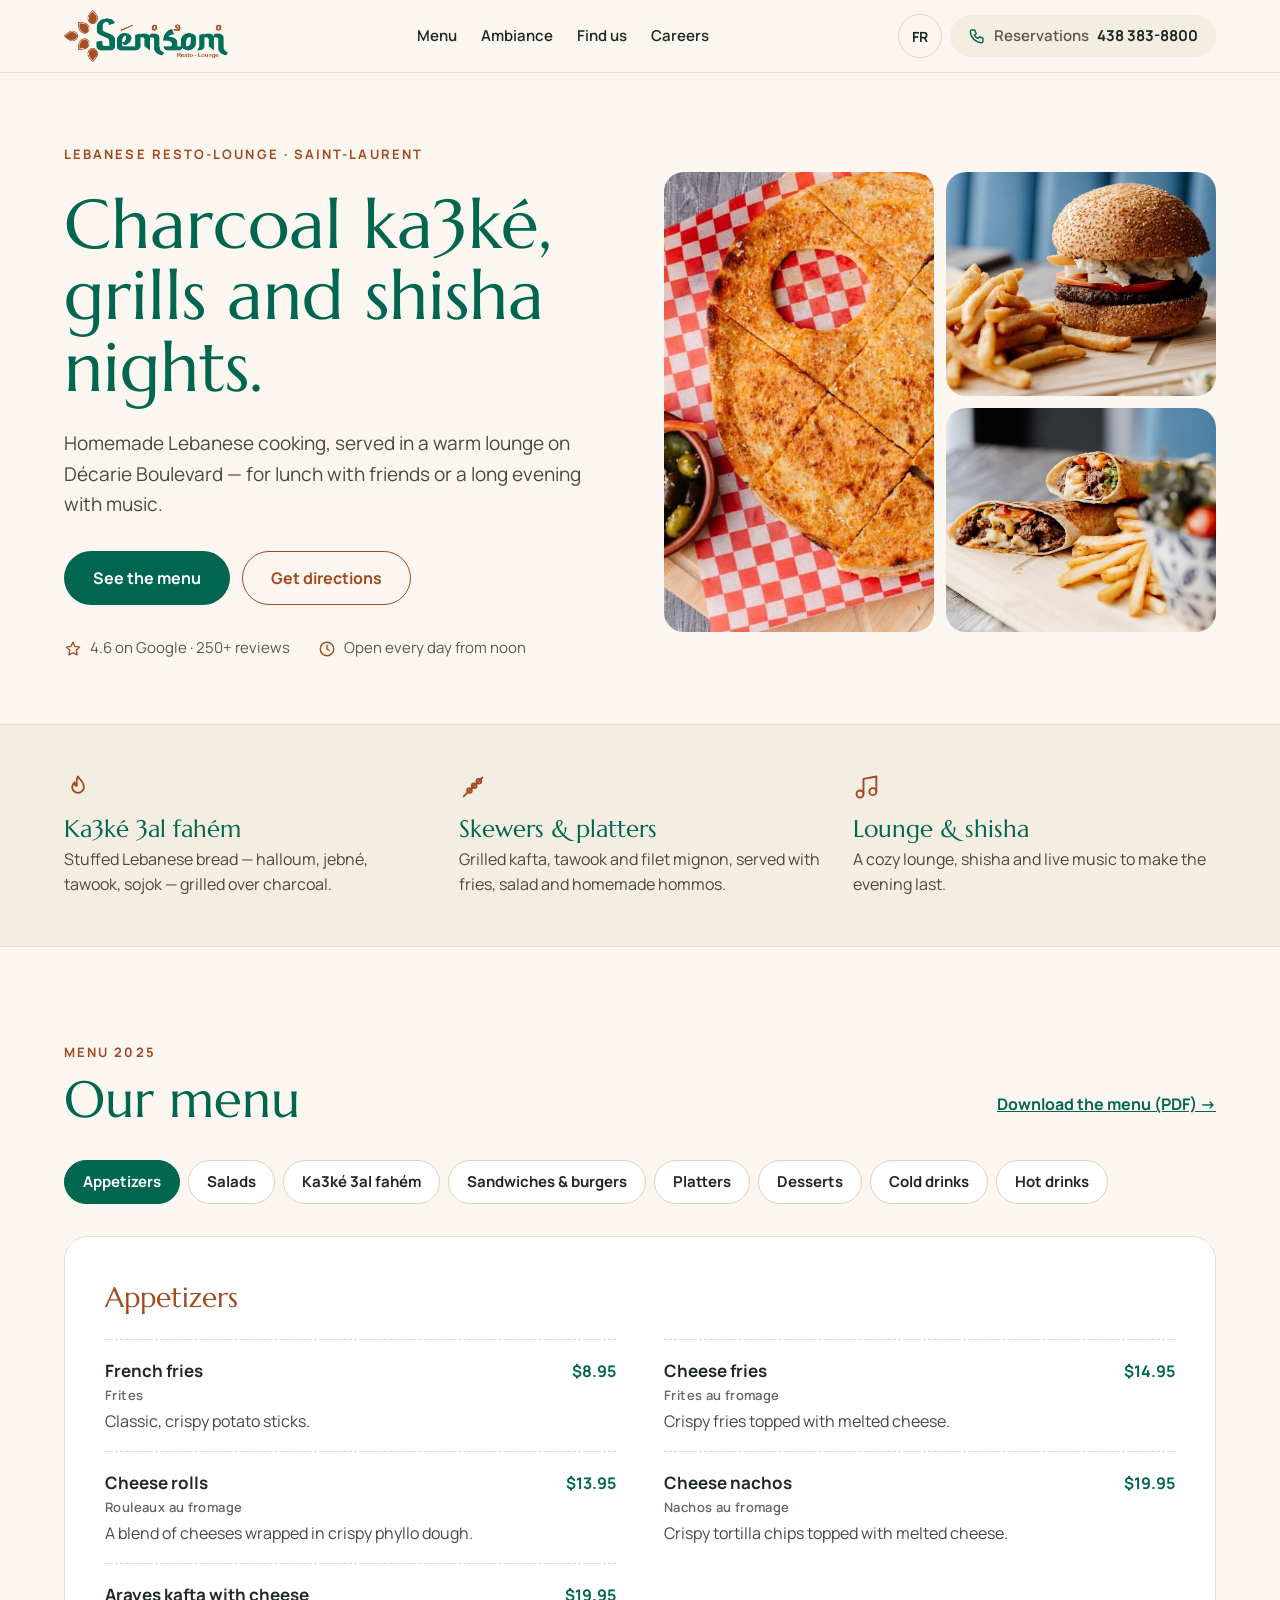
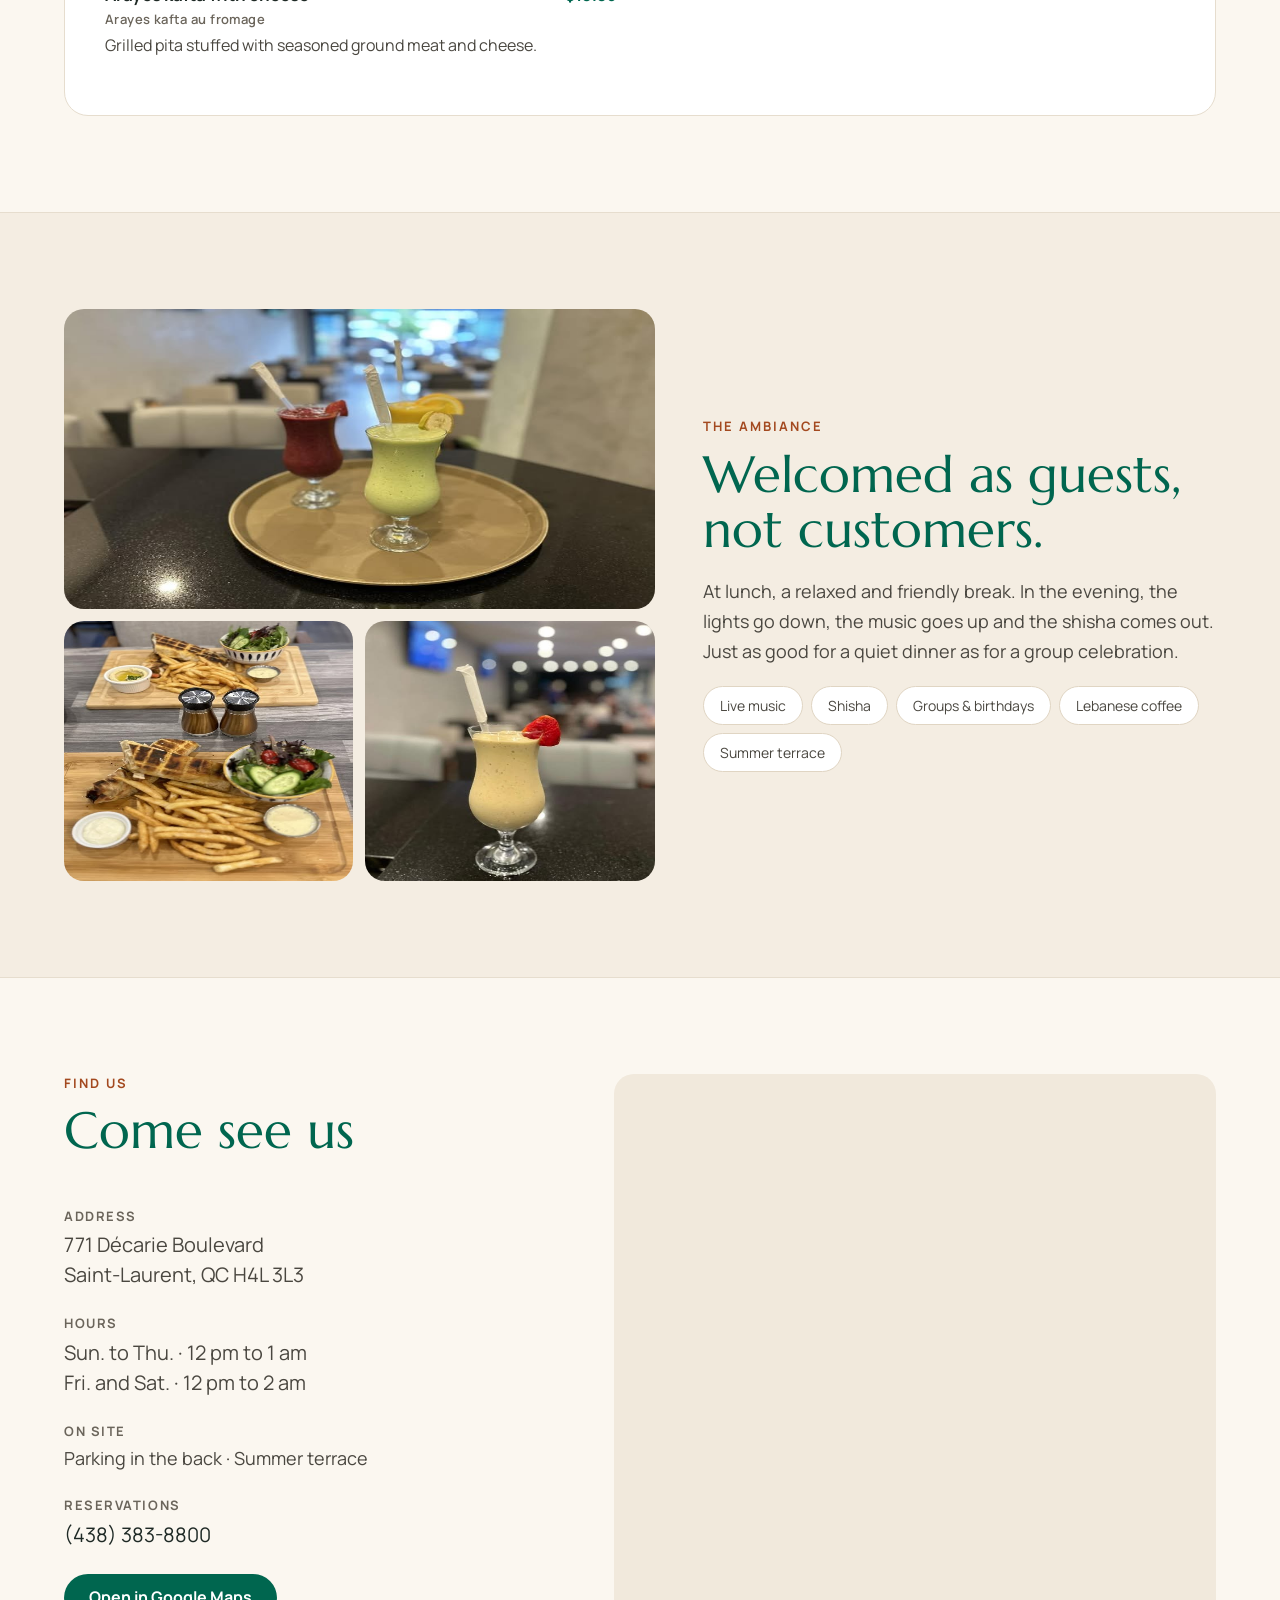
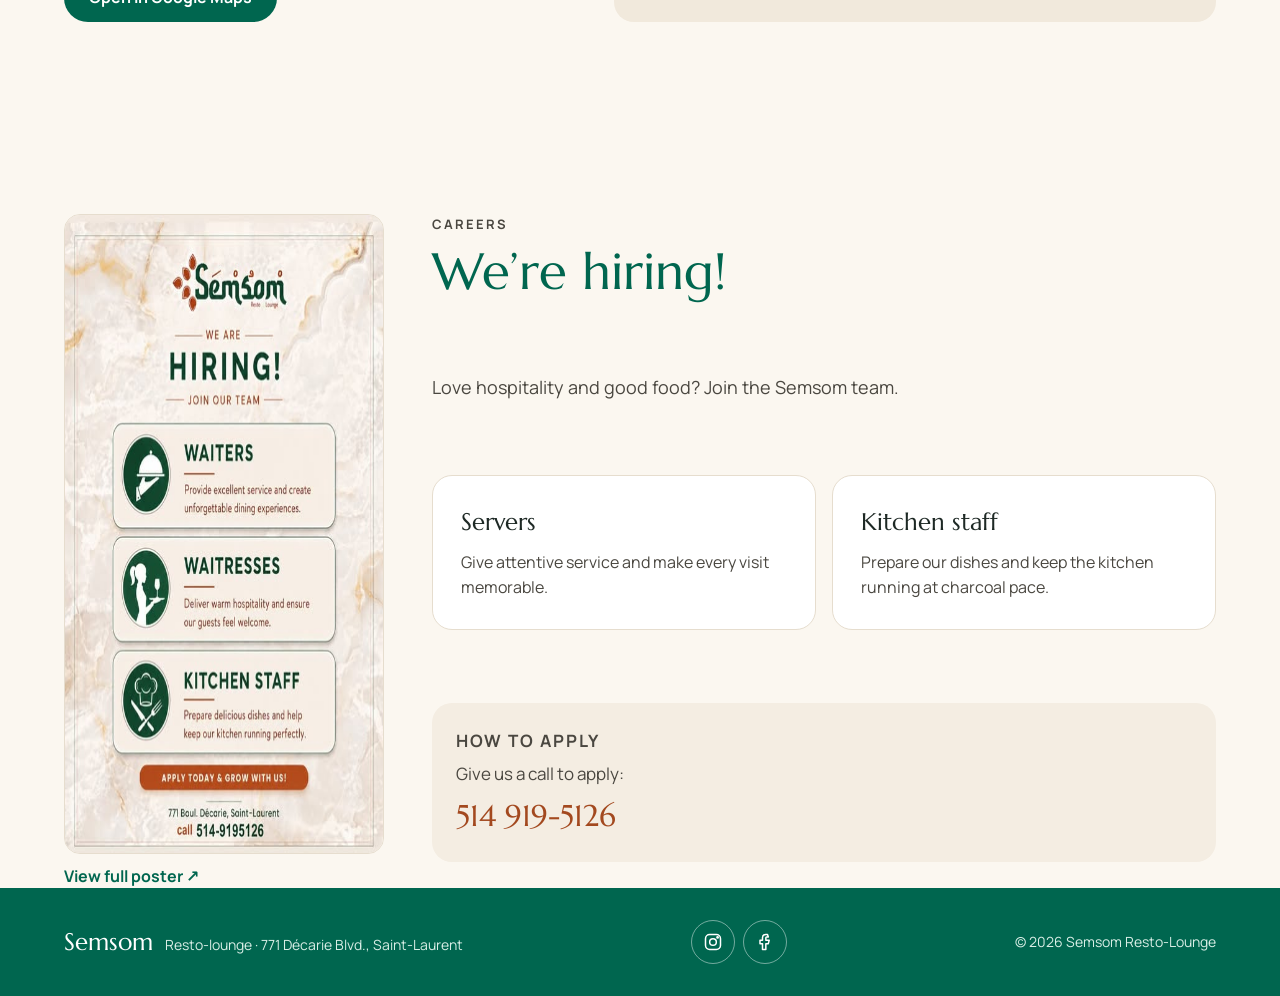
==== en/index.html @ 24baa08e "first commit" ====
<!doctype html>
<html lang="en-CA" class="no-js">
<head>
<meta charset="utf-8">
<meta name="viewport" content="width=device-width, initial-scale=1">
<title>Semsom Resto-Lounge — Lebanese food, charcoal ka3ké and shisha | Saint-Laurent</title>
<meta name="description" content="Lebanese resto-lounge on Décarie Boulevard in Saint-Laurent, Montreal: charcoal-grilled ka3ké, sandwiches, grill platters, shisha and live music. Open every day from noon.">
<link rel="canonical" href="https://www.semsom.ca/en/">
<link rel="alternate" hreflang="fr-CA" href="https://www.semsom.ca/">
<link rel="alternate" hreflang="en-CA" href="https://www.semsom.ca/en/">
<link rel="alternate" hreflang="x-default" href="https://www.semsom.ca/">
<meta name="theme-color" content="#FBF7F0">

<meta property="og:type" content="restaurant">
<meta property="og:site_name" content="Semsom Resto-Lounge">
<meta property="og:title" content="Semsom Resto-Lounge — Lebanese food, charcoal ka3ké and shisha | Saint-Laurent">
<meta property="og:description" content="Lebanese resto-lounge on Décarie Boulevard in Saint-Laurent, Montreal: charcoal-grilled ka3ké, sandwiches, grill platters, shisha and live music. Open every day from noon.">
<meta property="og:url" content="https://www.semsom.ca/en/">
<meta property="og:image" content="https://www.semsom.ca/images/kaake.jpg">
<meta property="og:locale" content="en_CA">

<link rel="icon" href="../images/favicon.png" type="image/png">
<link rel="apple-touch-icon" href="../images/apple-touch-icon.png">

<link rel="preconnect" href="https://fonts.googleapis.com">
<link rel="preconnect" href="https://fonts.gstatic.com" crossorigin>
<link href="https://fonts.googleapis.com/css2?family=Marcellus&family=Manrope:wght@400;500;600;700&display=swap" rel="stylesheet">

<link rel="stylesheet" href="../css/base.css">
<link rel="stylesheet" href="../css/mobile.css" media="(max-width: 767px)">
<link rel="stylesheet" href="../css/desktop.css" media="(min-width: 768px)">

<script>document.documentElement.classList.replace('no-js', 'js');</script>
<script type="application/ld+json">
{
  "@context": "https://schema.org",
  "@type": "Restaurant",
  "name": "Semsom Resto-Lounge",
  "url": "https://www.semsom.ca/en/",
  "image": "https://www.semsom.ca/images/kaake.jpg",
  "logo": "https://www.semsom.ca/images/logo.png",
  "telephone": "+1-438-383-8800",
  "servesCuisine": [
    "Lebanese",
    "Middle Eastern"
  ],
  "priceRange": "$$",
  "acceptsReservations": true,
  "menu": "https://www.semsom.ca/en/#menu",
  "address": {
    "@type": "PostalAddress",
    "streetAddress": "771 Boulevard Décarie",
    "addressLocality": "Saint-Laurent",
    "addressRegion": "QC",
    "postalCode": "H4L 3L3",
    "addressCountry": "CA"
  },
  "geo": {
    "@type": "GeoCoordinates",
    "latitude": 45.511371,
    "longitude": -73.6777845
  },
  "hasMap": "https://maps.app.goo.gl/mGwGvGKA52FhG1XZ7",
  "openingHoursSpecification": [
    {
      "@type": "OpeningHoursSpecification",
      "dayOfWeek": [
        "Sunday",
        "Monday",
        "Tuesday",
        "Wednesday",
        "Thursday"
      ],
      "opens": "12:00",
      "closes": "01:00"
    },
    {
      "@type": "OpeningHoursSpecification",
      "dayOfWeek": [
        "Friday",
        "Saturday"
      ],
      "opens": "12:00",
      "closes": "02:00"
    }
  ],
  "sameAs": [
    "https://instagram.com/semsom.mtl",
    "https://www.facebook.com/profile.php?id=100093118194242"
  ],
  "inLanguage": "en-CA"
}
</script>
</head>
<body>
<a class="skip-link" href="#main">Skip to content</a>

<svg width="0" height="0" style="position:absolute" aria-hidden="true">
  <symbol id="i-phone" viewBox="0 0 24 24"><path d="M5 4h4l2 5-2.5 1.5a11 11 0 0 0 5 5L15 13l5 2v4a2 2 0 0 1-2 2A16 16 0 0 1 3 6a2 2 0 0 1 2-2z"/></symbol>
  <symbol id="i-pin" viewBox="0 0 24 24"><path d="M12 21s-7-6.2-7-11.5a7 7 0 0 1 14 0C19 14.8 12 21 12 21z"/><circle cx="12" cy="9.5" r="2.5"/></symbol>
  <symbol id="i-menu" viewBox="0 0 24 24"><path d="M4 6h16M4 12h16M4 18h10"/></symbol>
  <symbol id="i-star" viewBox="0 0 24 24"><path d="M12 3l2.7 5.6 6.1.9-4.4 4.3 1 6.1L12 17l-5.4 2.9 1-6.1-4.4-4.3 6.1-.9z"/></symbol>
  <symbol id="i-clock" viewBox="0 0 24 24"><circle cx="12" cy="12" r="9"/><path d="M12 7v5l3 2"/></symbol>
  <symbol id="i-flame" viewBox="0 0 24 24"><path d="M12 3c2 3 5 5 5 9a5 5 0 0 1-10 0c0-2 1-3 2-4 0 2 1 3 2 3 0-3-1-5 1-8z"/></symbol>
  <symbol id="i-skewer" viewBox="0 0 24 24"><path d="M4 20L20 4"/><circle cx="9" cy="15" r="2"/><circle cx="13" cy="11" r="2"/><circle cx="17" cy="7" r="2"/></symbol>
  <symbol id="i-music" viewBox="0 0 24 24"><path d="M9 18V5l11-2v13"/><circle cx="6" cy="18" r="3"/><circle cx="17" cy="16" r="3"/></symbol>
  <symbol id="i-insta" viewBox="0 0 24 24"><rect x="3" y="3" width="18" height="18" rx="5"/><circle cx="12" cy="12" r="4"/><circle cx="17.5" cy="6.5" r="0.8"/></symbol>
  <symbol id="i-fb" viewBox="0 0 24 24"><path d="M15 3h-2a4 4 0 0 0-4 4v3H6v4h3v7h4v-7h3l1-4h-4V7a1 1 0 0 1 1-1h2z"/></symbol>
</svg>

<header class="site-header">
  <div class="container header-inner">
    <a class="logo" href="./">
      <img src="../images/logo.png" alt="Semsom Resto-Lounge" width="1191" height="377">
    </a>
    <nav class="nav-desktop" aria-label="Main navigation">
      <a href="#menu">Menu</a>
      <a href="#ambiance">Ambiance</a>
      <a href="#visiter">Find us</a>
      <a href="#carrieres">Careers</a>
    </nav>
    <div class="header-actions">
      <a class="lang-btn" href="../" hreflang="fr" lang="fr" aria-label="Version française">FR</a>
      <p class="book-desktop"><svg class="icon" aria-hidden="true"><use href="#i-phone"/></svg>Reservations <strong>438 383-8800</strong></p>
      <a class="call-icon" href="tel:+14383838800" aria-label="Call to book: 438 383-8800"><svg class="icon" aria-hidden="true"><use href="#i-phone"/></svg></a>
    </div>
  </div>
  <nav class="nav-chips" aria-label="Main navigation">
    <a href="#menu">Menu</a>
    <a href="#ambiance">Ambiance</a>
    <a href="#visiter">Find us</a>
    <a href="#carrieres">Careers</a>
  </nav>
</header>

<main id="main">

  <section id="accueil" class="container hero">
    <div class="hero-text">
      <p class="eyebrow">Lebanese resto-lounge · Saint-Laurent</p>
      <h1 class="display">Charcoal ka3ké, grills and shisha nights.</h1>
      <p class="lead">Homemade Lebanese cooking, served in a warm lounge on Décarie Boulevard — for lunch with friends or a long evening with music.</p>
      <div class="hero-actions">
        <a class="btn btn-primary" href="#menu">See the menu</a>
        <a class="btn btn-outline" href="https://maps.app.goo.gl/mGwGvGKA52FhG1XZ7" target="_blank" rel="noopener">Get directions</a>
      </div>
      <div class="hero-facts">
        <span><svg class="icon" aria-hidden="true"><use href="#i-star"/></svg>4.6 on Google · 250+ reviews</span>
        <span><svg class="icon" aria-hidden="true"><use href="#i-clock"/></svg>Open every day from noon</span>
      </div>
    </div>
    <div class="hero-media">
      <img class="photo photo-main" src="../images/kaake.jpg" alt="Cheese ka3ké grilled over charcoal, served with pickled vegetables" width="526" height="617" fetchpriority="high">
      <img class="photo photo-side" src="../images/burger.jpg" alt="Lebanese hamburger and fries" width="526" height="617" loading="lazy">
      <img class="photo photo-side" src="../images/wrap.jpg" alt="Grilled filet mignon sandwich and fries" width="526" height="617" loading="lazy">
    </div>
  </section>

  <section class="band" aria-label="What sets us apart">
    <div class="container pillars">
      <div class="pillar">
        <svg class="icon" aria-hidden="true"><use href="#i-flame"/></svg>
        <div><h2>Ka3ké 3al fahém</h2><p>Stuffed Lebanese bread — halloum, jebné, tawook, sojok — grilled over charcoal.</p></div>
      </div>
      <div class="pillar">
        <svg class="icon" aria-hidden="true"><use href="#i-skewer"/></svg>
        <div><h2>Skewers &amp; platters</h2><p>Grilled kafta, tawook and filet mignon, served with fries, salad and homemade hommos.</p></div>
      </div>
      <div class="pillar">
        <svg class="icon" aria-hidden="true"><use href="#i-music"/></svg>
        <div><h2>Lounge &amp; shisha</h2><p>A cozy lounge, shisha and live music to make the evening last.</p></div>
      </div>
    </div>
  </section>

  <section id="menu" class="container menu-section" aria-labelledby="menu-title">
    <div class="menu-head">
      <div class="section-head">
        <p class="eyebrow">Menu 2025</p>
        <h2 id="menu-title" class="display">Our menu</h2>
      </div>
      <a class="menu-pdf-desktop" href="https://drive.google.com/file/d/1wjDDBHNZCXKA3j3ufpBtQRf-TrBJ_iNm/view" target="_blank" rel="noopener">Download the menu (PDF) →</a>
    </div>
    <div class="tabs" role="tablist" aria-label="Menu categories">
      <button type="button" class="tab" role="tab" id="tab-entrees" aria-controls="panel-entrees" aria-selected="true">Appetizers</button>
      <button type="button" class="tab" role="tab" id="tab-salades" aria-controls="panel-salades" aria-selected="false" tabindex="-1">Salads</button>
      <button type="button" class="tab" role="tab" id="tab-kaake" aria-controls="panel-kaake" aria-selected="false" tabindex="-1">Ka3ké 3al fahém</button>
      <button type="button" class="tab" role="tab" id="tab-sandwichs" aria-controls="panel-sandwichs" aria-selected="false" tabindex="-1">Sandwiches &amp; burgers</button>
      <button type="button" class="tab" role="tab" id="tab-plateaux" aria-controls="panel-plateaux" aria-selected="false" tabindex="-1">Platters</button>
      <button type="button" class="tab" role="tab" id="tab-desserts" aria-controls="panel-desserts" aria-selected="false" tabindex="-1">Desserts</button>
      <button type="button" class="tab" role="tab" id="tab-froides" aria-controls="panel-froides" aria-selected="false" tabindex="-1">Cold drinks</button>
      <button type="button" class="tab" role="tab" id="tab-chaudes" aria-controls="panel-chaudes" aria-selected="false" tabindex="-1">Hot drinks</button>
    </div>
    <div class="panel" role="tabpanel" id="panel-entrees" aria-labelledby="tab-entrees" tabindex="0">
      <div class="panel-head">
        <h3>Appetizers</h3>
      </div>
      <ul class="items">
          <li class="item">
            <div class="item-top"><span class="item-name">French fries</span><span class="item-price">$8.95</span></div>
            <span class="item-alt" lang="fr">Frites</span>
            <p class="item-desc">Classic, crispy potato sticks.</p>
          </li>
          <li class="item">
            <div class="item-top"><span class="item-name">Cheese fries</span><span class="item-price">$14.95</span></div>
            <span class="item-alt" lang="fr">Frites au fromage</span>
            <p class="item-desc">Crispy fries topped with melted cheese.</p>
          </li>
          <li class="item">
            <div class="item-top"><span class="item-name">Cheese rolls</span><span class="item-price">$13.95</span></div>
            <span class="item-alt" lang="fr">Rouleaux au fromage</span>
            <p class="item-desc">A blend of cheeses wrapped in crispy phyllo dough.</p>
          </li>
          <li class="item">
            <div class="item-top"><span class="item-name">Cheese nachos</span><span class="item-price">$19.95</span></div>
            <span class="item-alt" lang="fr">Nachos au fromage</span>
            <p class="item-desc">Crispy tortilla chips topped with melted cheese.</p>
          </li>
          <li class="item">
            <div class="item-top"><span class="item-name">Arayes kafta with cheese</span><span class="item-price">$19.95</span></div>
            <span class="item-alt" lang="fr">Arayes kafta au fromage</span>
            <p class="item-desc">Grilled pita stuffed with seasoned ground meat and cheese.</p>
          </li>
      </ul>
    </div>
    <div class="panel" role="tabpanel" id="panel-salades" aria-labelledby="tab-salades" tabindex="0">
      <div class="panel-head">
        <h3>Salads</h3>
      </div>
      <ul class="items">
          <li class="item">
            <div class="item-top"><span class="item-name">Chicken Caesar salad</span><span class="item-price">$18.95</span></div>
            <span class="item-alt" lang="fr">Salade César au poulet</span>
            <p class="item-desc">Romaine, grilled chicken, parmesan and Caesar dressing.</p>
          </li>
          <li class="item">
            <div class="item-top"><span class="item-name">Mixed green salad</span><span class="item-price">$16.95</span></div>
            <span class="item-alt" lang="fr">Salade verte mixte</span>
            <p class="item-desc">Mixed greens with a lemon-mustard dressing.</p>
          </li>
          <li class="item">
            <div class="item-top"><span class="item-name">Steak salad</span><span class="item-price">$22.95</span></div>
            <span class="item-alt" lang="fr">Salade de steak</span>
            <p class="item-desc">Grilled steak slices on arugula, balsamic dressing.</p>
          </li>
      </ul>
    </div>
    <div class="panel" role="tabpanel" id="panel-kaake" aria-labelledby="tab-kaake" tabindex="0">
      <div class="panel-head">
        <h3>Ka3ké 3al fahém</h3>
        <p class="panel-note">Authentic Lebanese ka3ké bread, stuffed and grilled over charcoal.</p>
      </div>
      <ul class="items">
          <li class="item">
            <div class="item-top"><span class="item-name">Cheese ka3ké</span><span class="item-price">$18.95</span></div>
            <span class="item-alt" lang="fr">Ka3két jebné</span>
            <p class="item-desc">Our special cheese blend.</p>
          </li>
          <li class="item">
            <div class="item-top"><span class="item-name">Halloumi ka3ké</span><span class="item-price">$20.95</span></div>
            <span class="item-alt" lang="fr">Ka3két halloum</span>
            <p class="item-desc">Our special halloumi cheese.</p>
          </li>
          <li class="item">
            <div class="item-top"><span class="item-name">Picon &amp; zaatar ka3ké</span><span class="item-price">$16.95</span></div>
            <span class="item-alt" lang="fr">Ka3két picon w zaatar</span>
            <p class="item-desc">Spreadable cheese and zaatar.</p>
          </li>
          <li class="item">
            <div class="item-top"><span class="item-name">Tawook &amp; cheese ka3ké</span><span class="item-price">$24.99</span></div>
            <span class="item-alt" lang="fr">Ka3két tawook &amp; jebné</span>
            <p class="item-desc">Tawook, cheese, romaine, garlic sauce and pickles.</p>
          </li>
          <li class="item">
            <div class="item-top"><span class="item-name">Kafta &amp; cheese ka3ké</span><span class="item-price">$24.99</span></div>
            <span class="item-alt" lang="fr">Ka3két kafta &amp; jebné</span>
            <p class="item-desc">Kafta, cheese, tomato, mayo and pickles.</p>
          </li>
          <li class="item">
            <div class="item-top"><span class="item-name">Sojok &amp; cheese ka3ké</span><span class="item-price">$24.99</span></div>
            <span class="item-alt" lang="fr">Ka3két sojok &amp; jebné</span>
            <p class="item-desc">Sojok, cheese, tomato, mayo and pickles.</p>
          </li>
      </ul>
    </div>
    <div class="panel" role="tabpanel" id="panel-sandwichs" aria-labelledby="tab-sandwichs" tabindex="0">
      <div class="panel-head">
        <h3>Sandwiches &amp; burgers</h3>
        <p class="panel-note">Served with fries and salad. Free pomegranate molasses on request.</p>
      </div>
      <ul class="items">
          <li class="item">
            <div class="item-top"><span class="item-name">Kafta sandwich</span><span class="item-price">$19.95</span></div>
            <span class="item-alt" lang="fr">Sandwich kafta</span>
            <p class="item-desc">Grilled pita filled with seasoned ground meat.</p>
          </li>
          <li class="item">
            <div class="item-top"><span class="item-name">Tawook sandwich</span><span class="item-price">$20.95</span></div>
            <span class="item-alt" lang="fr">Sandwich tawook</span>
            <p class="item-desc">Marinated grilled chicken breast in pita.</p>
          </li>
          <li class="item">
            <div class="item-top"><span class="item-name">Filet mignon sandwich</span><span class="item-price">$22.95</span></div>
            <span class="item-alt" lang="fr">Sandwich filet mignon</span>
            <p class="item-desc">Tender slices of grilled meat.</p>
          </li>
          <li class="item">
            <div class="item-top"><span class="item-name">Lebanese hamburger</span><span class="item-price">$21.95</span></div>
            <span class="item-alt" lang="fr">Hamburger libanais</span>
            <p class="item-desc">Juicy beef patty with Middle Eastern flavours.</p>
          </li>
          <li class="item">
            <div class="item-top"><span class="item-name">Grilled chicken burger</span><span class="item-price">$20.95</span></div>
            <span class="item-alt" lang="fr">Burger au poulet grillé</span>
            <p class="item-desc">Grilled chicken breast on a soft bun.</p>
          </li>
          <li class="item">
            <div class="item-top"><span class="item-name">Sojok sandwich</span><span class="item-price">$17.95</span></div>
            <span class="item-alt" lang="fr">Sandwich sojouk</span>
            <p class="item-desc">Grilled sojok sausage, mayo, tomato and pickles.</p>
          </li>
          <li class="item">
            <div class="item-top"><span class="item-name">Makanek sandwich</span><span class="item-price">$17.95</span></div>
            <span class="item-alt" lang="fr">Sandwich makanek</span>
            <p class="item-desc">Grilled makanek sausage, hommos, tomato and pickles.</p>
          </li>
      </ul>
    </div>
    <div class="panel" role="tabpanel" id="panel-plateaux" aria-labelledby="tab-plateaux" tabindex="0">
      <div class="panel-head">
        <h3>Platters</h3>
        <p class="panel-note">Served with fries, salad and a choice of hommos or garlic sauce.</p>
      </div>
      <ul class="items">
          <li class="item">
            <div class="item-top"><span class="item-name">Kafta platter</span><span class="item-price">$25.95</span></div>
            <span class="item-alt" lang="fr">Plat kafta</span>
            <p class="item-desc">Grilled seasoned ground meat with grilled vegetables.</p>
          </li>
          <li class="item">
            <div class="item-top"><span class="item-name">Tawook platter</span><span class="item-price">$26.95</span></div>
            <span class="item-alt" lang="fr">Plat tawook</span>
            <p class="item-desc">Grilled marinated chicken skewers.</p>
          </li>
          <li class="item">
            <div class="item-top"><span class="item-name">Meat platter</span><span class="item-price">$28.95</span></div>
            <span class="item-alt" lang="fr">Plat de viande</span>
            <p class="item-desc">Assorted grilled meats with sides.</p>
          </li>
          <li class="item">
            <div class="item-top"><span class="item-name">Mixed grill platter</span><span class="item-price">$34.95</span></div>
            <span class="item-alt" lang="fr">Plat grillé mixte</span>
            <p class="item-desc">A variety of grilled meats and flavours.</p>
          </li>
          <li class="item">
            <div class="item-top"><span class="item-name">Meat skewer</span><span class="item-price">$12.95</span></div>
            <span class="item-alt" lang="fr">Brochette de viande</span>
            <p class="item-desc">Add-on.</p>
          </li>
          <li class="item">
            <div class="item-top"><span class="item-name">Tawook or kafta skewer</span><span class="item-price">$10.95</span></div>
            <span class="item-alt" lang="fr">Brochette tawook ou kafta</span>
            <p class="item-desc">Add-on.</p>
          </li>
          <li class="item">
            <div class="item-top"><span class="item-name">Hommos dip</span><span class="item-price">$3.95</span></div>
            <span class="item-alt" lang="fr">Trempette hommos</span>
            <p class="item-desc">Add-on.</p>
          </li>
          <li class="item">
            <div class="item-top"><span class="item-name">Garlic or chili dip</span><span class="item-price">$2.95</span></div>
            <span class="item-alt" lang="fr">Trempette à l’ail ou sauce piquante</span>
            <p class="item-desc">Add-on.</p>
          </li>
      </ul>
    </div>
    <div class="panel" role="tabpanel" id="panel-desserts" aria-labelledby="tab-desserts" tabindex="0">
      <div class="panel-head">
        <h3>Desserts</h3>
      </div>
      <ul class="items">
          <li class="item">
            <div class="item-top"><span class="item-name">Grandma’s homemade tiramisu</span><span class="item-price">$11.95</span></div>
            <span class="item-alt" lang="fr">Tiramisu de grand-mère</span>
            <p class="item-desc">Classic homemade tiramisu.</p>
          </li>
          <li class="item">
            <div class="item-top"><span class="item-name">Choco ka3ké Semsom</span><span class="item-price">$20.95</span></div>
            <span class="item-alt" lang="fr">Ka3két choco Semsom</span>
            <p class="item-desc">Ashta, Nutella and banana.</p>
          </li>
          <li class="item">
            <div class="item-top"><span class="item-name">Nutella crêpe</span><span class="item-price">$15.95</span></div>
            <span class="item-alt" lang="fr">Crêpe Nutella</span>
            <p class="item-desc">Crêpe filled with Nutella.</p>
          </li>
          <li class="item">
            <div class="item-top"><span class="item-name">Semsom crêpe</span><span class="item-price">$19.95</span></div>
            <span class="item-alt" lang="fr">Crêpe Semsom</span>
            <p class="item-desc">Our crêpe, with a Semsom twist.</p>
          </li>
      </ul>
    </div>
    <div class="panel" role="tabpanel" id="panel-froides" aria-labelledby="tab-froides" tabindex="0">
      <div class="panel-head">
        <h3>Cold drinks</h3>
      </div>
      <ul class="items">
          <li class="item">
            <div class="item-top"><span class="item-name">Berrylicious fusion</span><span class="item-price">$13.95</span></div>
            <span class="item-alt" lang="fr">Fusion de baies</span>
            <p class="item-desc">A blend of mixed berries.</p>
          </li>
          <li class="item">
            <div class="item-top"><span class="item-name">Creamy avocado delight</span><span class="item-price">$16.95</span></div>
            <span class="item-alt" lang="fr">Délice crémeux à l’avocat</span>
            <p class="item-desc">Smooth, creamy avocado drink.</p>
          </li>
          <li class="item">
            <div class="item-top"><span class="item-name">Choco avocado dream</span><span class="item-price">$18.95</span></div>
            <span class="item-alt" lang="fr">Rêve choco-avocat</span>
            <p class="item-desc">Chocolate and avocado.</p>
          </li>
          <li class="item">
            <div class="item-top"><span class="item-name">Classic, chocolate or strawberry milkshake</span><span class="item-price">$13.95</span></div>
            <span class="item-alt" lang="fr">Milkshake classique, chocolat ou fraise</span>
            <p class="item-desc">Your choice.</p>
          </li>
          <li class="item">
            <div class="item-top"><span class="item-name">Mango smoothie</span><span class="item-price">$13.95</span></div>
            <span class="item-alt" lang="fr">Smoothie à la mangue</span>
            <p class="item-desc">Classic mango smoothie.</p>
          </li>
          <li class="item">
            <div class="item-top"><span class="item-name">Red Bull / Red Bull Light</span><span class="item-price">$5.95</span></div>
            <span class="item-alt" lang="fr">Red Bull / Red Bull léger</span>
          </li>
          <li class="item">
            <div class="item-top"><span class="item-name">Soft drinks</span><span class="item-price">$4.95</span></div>
            <span class="item-alt" lang="fr">Boissons gazeuses</span>
          </li>
          <li class="item">
            <div class="item-top"><span class="item-name">Still water</span><span class="item-price">$3.45</span></div>
            <span class="item-alt" lang="fr">Eau plate</span>
          </li>
          <li class="item">
            <div class="item-top"><span class="item-name">Sparkling water</span><span class="item-price">$5.95</span></div>
            <span class="item-alt" lang="fr">Eau pétillante</span>
          </li>
      </ul>
    </div>
    <div class="panel" role="tabpanel" id="panel-chaudes" aria-labelledby="tab-chaudes" tabindex="0">
      <div class="panel-head">
        <h3>Hot drinks</h3>
      </div>
      <ul class="items">
          <li class="item">
            <div class="item-top"><span class="item-name">Traditional Lebanese coffee</span><span class="item-price">$8.95</span></div>
            <span class="item-alt" lang="fr">Café libanais traditionnel</span>
            <p class="item-desc">Fragrant and robust, made the Lebanese way. Serves 2.</p>
          </li>
          <li class="item">
            <div class="item-top"><span class="item-name">Solo espresso</span><span class="item-price">$3.95</span></div>
            <span class="item-alt" lang="fr">Espresso solo</span>
          </li>
          <li class="item">
            <div class="item-top"><span class="item-name">Doppio espresso</span><span class="item-price">$5.95</span></div>
            <span class="item-alt" lang="fr">Espresso doppio</span>
          </li>
          <li class="item">
            <div class="item-top"><span class="item-name">Macchiato</span><span class="item-price">$4.95</span></div>
            <span class="item-alt" lang="fr">Macchiato</span>
          </li>
          <li class="item">
            <div class="item-top"><span class="item-name">Classic americano</span><span class="item-price">$5.95</span></div>
            <span class="item-alt" lang="fr">Americano classique</span>
          </li>
          <li class="item">
            <div class="item-top"><span class="item-name">Creamy cappuccino</span><span class="item-price">$6.95</span></div>
            <span class="item-alt" lang="fr">Cappuccino crémeux</span>
          </li>
          <li class="item">
            <div class="item-top"><span class="item-name">Caffe latte deluxe</span><span class="item-price">$7.95</span></div>
            <span class="item-alt" lang="fr">Café au lait deluxe</span>
          </li>
          <li class="item">
            <div class="item-top"><span class="item-name">Decadent hot chocolate</span><span class="item-price">$5.95</span></div>
            <span class="item-alt" lang="fr">Chocolat chaud décadent</span>
          </li>
          <li class="item">
            <div class="item-top"><span class="item-name">Tea selection</span><span class="item-price">from $4.95</span></div>
            <span class="item-alt" lang="fr">Sélection de thés</span>
            <p class="item-desc">Cup $4.95 · Pot $9.95</p>
          </li>
          <li class="item">
            <div class="item-top"><span class="item-name">Energizing maté</span><span class="item-price">$13.95</span></div>
            <span class="item-alt" lang="fr">Maté énergisant</span>
            <p class="item-desc">Yerba maté infusion.</p>
          </li>
      </ul>
    </div>
    <a class="btn btn-ghost menu-pdf-mobile" href="https://drive.google.com/file/d/1wjDDBHNZCXKA3j3ufpBtQRf-TrBJ_iNm/view" target="_blank" rel="noopener">Download the menu (PDF)</a>
  </section>

  <section id="ambiance" class="band">
    <div class="container ambiance">
      <div class="ambiance-text">
        <div class="section-head">
          <p class="eyebrow">The ambiance</p>
          <h2 class="display">Welcomed as guests, not customers.</h2>
        </div>
        <p class="lead">At lunch, a relaxed and friendly break. In the evening, the lights go down, the music goes up and the shisha comes out. Just as good for a quiet dinner as for a group celebration.</p>
        <ul class="chips">
          <li>Live music</li>
          <li>Shisha</li>
          <li>Groups &amp; birthdays</li>
          <li>Lebanese coffee</li>
          <li>Summer terrace</li>
        </ul>
      </div>
      <div class="amb-media">
        <img class="wide" src="../images/smoothies.jpg" alt="Berry and avocado smoothies served in the lounge" width="720" height="540" loading="lazy">
        <img class="tall" src="../images/sandwichs.jpg" alt="Grilled sandwiches served with fries, salad and hommos" width="526" height="762" loading="lazy">
        <img class="tall" src="../images/avocat.jpg" alt="Creamy avocado drink topped with a strawberry" width="510" height="590" loading="lazy">
      </div>
    </div>
  </section>

  <section id="visiter" class="container visit" aria-labelledby="visit-title">
    <div class="section-head">
      <p class="eyebrow">Find us</p>
      <h2 id="visit-title" class="display">Come see us</h2>
    </div>
    <div class="visit-card card">
      <iframe class="map" title="Map: Semsom-resto lounge, 771 Décarie Boulevard" src="https://www.google.com/maps/embed?pb=!1m18!1m12!1m3!1d2795.9357990766325!2d-73.6777845!3d45.511371!2m3!1f0!2f0!3f0!3m2!1i1024!2i768!4f13.1!3m3!1m2!1s0x4cc9191db03fa18b%3A0x528955023f7f44bf!2sSemsom-resto%20lounge%20mtl!5e0!3m2!1sen!2sca!4v1793209458309!5m2!1sen!2sca" loading="lazy" referrerpolicy="strict-origin-when-cross-origin" allowfullscreen></iframe>
      <div class="visit-info">
        <div class="info-block">
          <h3 class="label">Address</h3>
          <p>771 Décarie Boulevard<br>Saint-Laurent, QC H4L 3L3</p>
        </div>
        <div class="info-block">
          <h3 class="label">Hours</h3>
          <p>Sun. to Thu. · 12 pm to 1 am<br>Fri. and Sat. · 12 pm to 2 am</p>
        </div>
        <div class="info-block">
          <h3 class="label">On site</h3>
          <p class="small">Parking in the back · Summer terrace</p>
        </div>
        <div class="info-block">
          <h3 class="label">Reservations</h3>
          <p><a class="tel-plain" href="tel:+14383838800">(438) 383-8800</a></p>
        </div>
        <a class="btn btn-primary" href="https://maps.app.goo.gl/mGwGvGKA52FhG1XZ7" target="_blank" rel="noopener">Open in Google Maps</a>
      </div>
    </div>
  </section>

  <section id="carrieres" class="container careers" aria-labelledby="careers-title">
    <div class="careers-inner card">
      <div class="careers-top">
        <a class="poster-link" href="../images/affiche-embauche.jpg" target="_blank" rel="noopener">
          <img src="../images/affiche-embauche.jpg" alt="Semsom hiring poster: waiters, waitresses and kitchen staff" width="512" height="640" loading="lazy">
          <span>View full poster ↗</span>
        </a>
        <div class="careers-title section-head">
          <p class="eyebrow">Careers</p>
          <h2 id="careers-title" class="display">We’re hiring!</h2>
          <p class="jobs-short">Servers · Kitchen staff</p>
        </div>
      </div>
      <p class="lead careers-intro">Love hospitality and good food? Join the Semsom team.</p>
      <div class="jobs">
        <div class="card"><h3>Servers</h3><p>Give attentive service and make every visit memorable.</p></div>
        <div class="card"><h3>Kitchen staff</h3><p>Prepare our dishes and keep the kitchen running at charcoal pace.</p></div>
      </div>
      <div class="apply">
        <p class="label">How to apply</p>
        <p>Give us a call to apply:</p>
        <a class="phone-big" href="tel:+15149195126">514 919-5126</a>
      </div>
      <div class="careers-actions">
        <a class="btn btn-terra" href="tel:+15149195126">Apply · call</a>
        <a class="btn btn-ghost" href="../images/affiche-embauche.jpg" target="_blank" rel="noopener">View poster</a>
      </div>
    </div>
  </section>

</main>

<footer class="site-footer">
  <div class="container footer-inner">
    <div class="footer-brand">
      <strong>Semsom</strong>
      <span>Resto-lounge · 771 Décarie Blvd., Saint-Laurent</span>
    </div>
    <div class="socials">
      <a href="https://instagram.com/semsom.mtl" target="_blank" rel="noopener" aria-label="Instagram @semsom.mtl"><svg class="icon" aria-hidden="true"><use href="#i-insta"/></svg></a>
      <a href="https://www.facebook.com/profile.php?id=100093118194242" target="_blank" rel="noopener" aria-label="Facebook Semsom Resto-Lounge"><svg class="icon" aria-hidden="true"><use href="#i-fb"/></svg></a>
    </div>
    <p class="footer-copy">© 2026 Semsom Resto-Lounge</p>
  </div>
</footer>

<nav class="action-bar" aria-label="Quick actions">
  <a class="primary" href="tel:+14383838800"><svg class="icon" aria-hidden="true"><use href="#i-phone"/></svg>Book</a>
  <a href="https://maps.app.goo.gl/mGwGvGKA52FhG1XZ7" target="_blank" rel="noopener"><svg class="icon" aria-hidden="true"><use href="#i-pin"/></svg>Directions</a>
  <a href="#menu"><svg class="icon" aria-hidden="true"><use href="#i-menu"/></svg>Menu</a>
</nav>

<script src="../js/main.js" defer></script>
</body>
</html>
---- css/base.css ----
/* ==========================================================
   Semsom — shared styles (all screen sizes)
   Layout per screen size lives in mobile.css / desktop.css
   ========================================================== */

:root {
  --cream: #FBF7F0;
  --sand: #F4EDE2;
  --sand-2: #F1E9DC;
  --white: #FFFFFF;
  --line: #E6DDCE;
  --line-2: #DDD2C1;
  --ink: #1E2925;
  --body: #4A4740;
  --muted: #5C574F;
  --soft: #6B655B;
  --green: #00664F;
  --green-dark: #004D3B;
  --terra: #A3491F;
  --on-green: #D8EEE6;

  --font-display: "Marcellus", Georgia, serif;
  --font-body: "Manrope", system-ui, -apple-system, "Segoe UI", sans-serif;

  --radius: 20px;
  --radius-sm: 14px;
  --pill: 999px;
  --header-h: 72px;
}

*, *::before, *::after { box-sizing: border-box; }

html { scroll-behavior: smooth; scroll-padding-top: calc(var(--header-h) + 16px); }
@media (prefers-reduced-motion: reduce) { html { scroll-behavior: auto; } }

body {
  margin: 0;
  background: var(--cream);
  color: var(--ink);
  font-family: var(--font-body);
  line-height: 1.5;
  -webkit-font-smoothing: antialiased;
}

img { max-width: 100%; display: block; }
a { color: var(--green); }
a:hover { color: var(--green-dark); }
:focus-visible { outline: 3px solid var(--terra); outline-offset: 3px; border-radius: 6px; }

.container { max-width: 1200px; margin: 0 auto; padding-inline: 16px; }

.skip-link {
  position: absolute; left: 16px; top: -60px; z-index: 100;
  background: var(--green); color: #fff; padding: 12px 18px; border-radius: var(--pill);
  font-weight: 700; text-decoration: none;
}
.skip-link:focus { top: 12px; color: #fff; }

/* ---------- Type ---------- */
.eyebrow {
  margin: 0; font-size: 13px; font-weight: 700; letter-spacing: 0.16em;
  text-transform: uppercase; color: var(--terra);
}
h1, h2, h3 { margin: 0; font-weight: 400; }
.display { font-family: var(--font-display); color: var(--green); line-height: 1.08; }
.lead { margin: 0; color: var(--body); line-height: 1.6; }
.label {
  margin: 0; font-family: var(--font-body); font-size: 13px; font-weight: 700;
  letter-spacing: 0.12em; text-transform: uppercase; color: var(--soft);
}

/* ---------- Buttons ---------- */
.btn {
  display: inline-flex; align-items: center; justify-content: center; gap: 8px;
  min-height: 48px; padding: 12px 24px; border-radius: var(--pill);
  font: 700 16px/1.2 var(--font-body); text-decoration: none; cursor: pointer;
  border: 1.5px solid transparent;
}
.btn-primary { background: var(--green); color: #fff; }
.btn-primary:hover { background: var(--green-dark); color: #fff; }
.btn-terra { background: var(--terra); color: #fff; }
.btn-terra:hover { background: #8A3D19; color: #fff; }
.btn-outline { border-color: var(--terra); color: var(--terra); background: transparent; }
.btn-outline:hover { background: var(--terra); color: #fff; }
.btn-ghost { border-color: var(--line-2); color: var(--ink); background: var(--white); }
.btn-ghost:hover { border-color: var(--ink); color: var(--ink); }

.icon { width: 20px; height: 20px; flex: none; fill: none; stroke: currentColor; stroke-width: 1.8; stroke-linecap: round; stroke-linejoin: round; }

/* ---------- Header ---------- */
.site-header {
  position: sticky; top: 0; z-index: 50;
  background: rgba(251, 247, 240, 0.95);
  -webkit-backdrop-filter: blur(8px); backdrop-filter: blur(8px);
  border-bottom: 1px solid var(--line);
}
.header-inner { display: flex; align-items: center; justify-content: space-between; gap: 16px; min-height: var(--header-h); }
.logo img { width: auto; }
.header-actions { display: flex; align-items: center; gap: 8px; }
.lang-btn {
  display: inline-flex; align-items: center; justify-content: center;
  min-width: 44px; min-height: 44px; padding: 0 12px;
  border: 1.5px solid var(--line-2); border-radius: var(--pill);
  color: var(--ink); font-size: 14px; font-weight: 700; text-decoration: none;
}
.lang-btn:hover { border-color: var(--ink); color: var(--ink); }

/* ---------- Sections ---------- */
.band { background: var(--sand); border-block: 1px solid var(--line); }
.section-head { display: flex; flex-direction: column; gap: 10px; }

.photo { width: 100%; object-fit: cover; border-radius: var(--radius); }

.pillar { display: flex; gap: 14px; }
.pillar .icon { width: 28px; height: 28px; color: var(--terra); stroke-width: 1.6; }
.pillar h2 { font-family: var(--font-display); color: var(--green); }
.pillar p { margin: 0; color: var(--body); line-height: 1.6; }

/* ---------- Menu ---------- */
.tabs { display: flex; gap: 8px; }
.tab {
  flex: none; min-height: 44px; padding: 10px 18px;
  border: 1.5px solid var(--line-2); border-radius: var(--pill);
  background: var(--white); color: var(--ink);
  font: 700 15px/1.2 var(--font-body); cursor: pointer;
}
.tab:hover { border-color: var(--ink); }
.tab[aria-selected="true"] { background: var(--green); border-color: var(--green); color: #fff; }

.panel { background: var(--white); border: 1px solid var(--line); border-radius: 24px; }
.panel + .panel { margin-top: 16px; }
.js .panel + .panel { margin-top: 0; }
.panel[hidden] { display: none; }
.panel-head { display: flex; flex-wrap: wrap; justify-content: space-between; align-items: baseline; gap: 8px 24px; }
.panel-head h3 { font-family: var(--font-display); font-size: 28px; color: var(--terra); }
.panel-note { margin: 0; color: var(--muted); font-size: 15px; max-width: 36rem; }
.items { list-style: none; margin: 0; padding: 0; }
.item { display: flex; flex-direction: column; gap: 3px; border-top: 1px dashed var(--line-2); }
.item-top { display: flex; justify-content: space-between; align-items: baseline; gap: 16px; }
.item-name { font-weight: 700; }
.item-price { font-weight: 700; color: var(--green); white-space: nowrap; }
.item-alt { font-size: 13px; font-weight: 600; letter-spacing: 0.03em; color: var(--soft); }
.item-desc { margin: 0; color: var(--body); line-height: 1.5; }

/* ---------- Chips ---------- */
.chips { display: flex; flex-wrap: wrap; gap: 8px; list-style: none; margin: 0; padding: 0; }
.chips li { background: var(--white); border: 1px solid #E0D5C3; border-radius: var(--pill); padding: 8px 16px; font-size: 14px; color: var(--body); }

/* ---------- Cards ---------- */
.card { background: var(--white); border: 1px solid var(--line); border-radius: var(--radius); }
.card h3 { font-family: var(--font-display); font-size: 24px; }
.card h3.label { font-family: var(--font-body); font-size: 13px; }
.card p { margin: 0; color: var(--body); line-height: 1.6; }

.apply { background: var(--sand); border-radius: var(--radius); padding: 24px; display: flex; flex-direction: column; gap: 6px; }
.apply p { margin: 0; }
.phone-big { font-family: var(--font-display); font-size: 30px; color: var(--terra); text-decoration: none; }
.phone-big:hover { color: #8A3D19; }

.poster-link { display: flex; flex-direction: column; gap: 10px; text-decoration: none; font-weight: 700; }
.poster-link img { border-radius: 16px; border: 1px solid var(--line); }

/* ---------- Visit ---------- */
.info-block { display: flex; flex-direction: column; gap: 4px; }
.info-block p { margin: 0; line-height: 1.5; }
.tel-plain { color: var(--ink); text-decoration: none; }
.map { width: 100%; border: 0; border-radius: var(--radius); background: var(--sand-2); }

/* ---------- Footer ---------- */
.site-footer { background: var(--green); color: #fff; }
.footer-inner { display: flex; flex-wrap: wrap; justify-content: space-between; align-items: center; gap: 16px; padding-block: 32px; }
.footer-brand { display: flex; align-items: baseline; gap: 12px; flex-wrap: wrap; }
.footer-brand strong { font-family: var(--font-display); font-weight: 400; font-size: 24px; }
.footer-brand span, .footer-copy { font-size: 14px; color: var(--on-green); margin: 0; }
.socials { display: flex; gap: 8px; }
.socials a {
  width: 44px; height: 44px; border: 1px solid rgba(255,255,255,.45); border-radius: var(--pill);
  display: inline-flex; align-items: center; justify-content: center; color: #fff;
}
.socials a:hover { background: rgba(255,255,255,.12); color: #fff; }

.visually-hidden {
  position: absolute !important; width: 1px; height: 1px; padding: 0; margin: -1px;
  overflow: hidden; clip: rect(0 0 0 0); white-space: nowrap; border: 0;
}
---- css/mobile.css ----
/* ==========================================================
   Semsom — MOBILE layout (loaded only below 768px)
   <link rel="stylesheet" href="css/mobile.css" media="(max-width: 767px)">
   ========================================================== */

:root { --header-h: 60px; }
body { padding-bottom: 84px; } /* room for the action bar */

/* Header */
.logo img { height: 40px; }
.nav-desktop, .book-desktop { display: none; }
.call-icon {
  width: 44px; height: 44px; border-radius: var(--pill);
  display: inline-flex; align-items: center; justify-content: center;
  background: var(--green); color: #fff;
}
.call-icon:hover { color: #fff; background: var(--green-dark); }

/* Section chips under the header */
.nav-chips {
  display: flex; gap: 8px; overflow-x: auto; white-space: nowrap;
  padding: 12px 16px; border-bottom: 1px solid var(--line);
  scrollbar-width: none;
}
.nav-chips::-webkit-scrollbar { display: none; }
.nav-chips a {
  flex: none; padding: 10px 14px; border-radius: var(--pill);
  background: var(--sand); color: var(--ink); text-decoration: none;
  font-size: 14px; font-weight: 700;
}

/* Hero */
.hero { padding-block: 20px 32px; display: flex; flex-direction: column; gap: 18px; }
.hero-media { order: -1; display: grid; grid-template-columns: 1fr 1fr; gap: 10px; }
.hero-media .photo-main { grid-column: span 2; height: 280px; }
.hero-media .photo-side { height: 150px; border-radius: 16px; }
.hero-text { display: flex; flex-direction: column; gap: 16px; }
.hero h1 { font-size: 38px; }
.hero .lead { font-size: 16px; }
.hero-actions { display: flex; flex-direction: column; gap: 10px; }
.hero-actions .btn { width: 100%; }
.hero-facts { display: flex; flex-direction: column; gap: 6px; font-size: 14px; color: var(--muted); }
.hero-facts span { display: flex; align-items: center; gap: 8px; }
.hero-facts .icon { width: 16px; height: 16px; color: var(--terra); }

/* Pillars */
.pillars { padding-block: 28px; display: flex; flex-direction: column; gap: 20px; }
.pillar h2 { font-size: 21px; }
.pillar p { font-size: 15px; }

/* Menu */
.menu-section { padding-block: 36px 32px; display: flex; flex-direction: column; gap: 16px; }
.menu-section .section-head h2 { font-size: 34px; }
.menu-pdf-desktop { display: none; }
.tabs {
  position: sticky; top: var(--header-h); z-index: 20;
  margin-inline: -16px; padding: 8px 16px; background: var(--cream);
  overflow-x: auto; white-space: nowrap; scrollbar-width: none;
}
.tabs::-webkit-scrollbar { display: none; }
.tab { font-size: 14px; padding: 10px 16px; }
.no-js .tabs { display: none; }
.panel { border: 0; border-radius: 0; background: transparent; }
.panel-head { padding: 4px 0 8px; }
.panel-head h3 { font-size: 24px; }
.panel-note { padding: 12px 14px; background: var(--sand); border-radius: 12px; font-size: 14px; }
.item { padding: 14px 0; }
.item-name { font-size: 16px; }
.item-price { font-size: 15px; }
.item-alt { font-size: 12px; }
.item-desc { font-size: 14px; }
.menu-pdf-mobile { width: 100%; margin-top: 8px; }

/* Ambiance */
.ambiance { padding-block: 36px; display: flex; flex-direction: column; gap: 18px; }
.ambiance .section-head h2 { font-size: 32px; }
.amb-media {
  display: flex; gap: 10px; overflow-x: auto; scroll-snap-type: x mandatory;
  margin-inline: -16px; padding-inline: 16px; scrollbar-width: none;
}
.amb-media::-webkit-scrollbar { display: none; }
.amb-media img { flex: none; height: 220px; border-radius: 16px; scroll-snap-align: start; }
.amb-media .wide { width: 290px; }
.amb-media .tall { width: 170px; }
.ambiance-text { display: flex; flex-direction: column; gap: 14px; }
.ambiance .lead { font-size: 16px; }
.chips li { font-size: 13px; padding: 7px 14px; }

/* Visit (shown before careers on mobile) */
.visit { padding-block: 36px; display: flex; flex-direction: column; gap: 20px; }
.visit .section-head h2 { font-size: 32px; }
.visit-card { display: flex; flex-direction: column; overflow: hidden; }
.map { height: 220px; border-radius: 0; }
.visit-info { padding: 18px; display: flex; flex-direction: column; gap: 16px; }
.info-block p { font-size: 17px; }
.info-block .small { font-size: 15px; }
.visit-info .btn { width: 100%; }

/* Careers */
.careers { padding-bottom: 36px; }
.careers-inner { display: flex; flex-direction: column; gap: 14px; padding: 18px; }
.careers-top { display: flex; gap: 14px; align-items: center; }
.poster-link { flex: none; }
.poster-link img { width: 96px; height: 120px; object-fit: cover; border-radius: 10px; }
.poster-link span { display: none; }
.careers h2 { font-size: 26px; }
.careers .jobs-short { margin: 0; font-size: 14px; color: var(--body); }
.jobs { display: none; }
.apply { padding: 0; background: transparent; }
.apply .label, .apply .phone-big { display: none; }
.careers-actions { display: grid; grid-template-columns: 1fr 1fr; gap: 8px; }
.careers-actions .btn { min-height: 46px; padding: 10px 8px; font-size: 14px; }

/* Footer */
.footer-copy { width: 100%; }

/* Sticky action bar */
.action-bar {
  position: fixed; inset: auto 0 0 0; z-index: 60;
  display: grid; grid-template-columns: repeat(3, 1fr); gap: 8px;
  padding: 10px 12px calc(12px + env(safe-area-inset-bottom));
  background: rgba(255,255,255,0.97); border-top: 1px solid var(--line);
}
.action-bar a {
  min-height: 52px; border-radius: var(--radius-sm);
  display: flex; flex-direction: column; align-items: center; justify-content: center; gap: 2px;
  background: var(--sand); color: var(--ink); text-decoration: none; font-size: 12px; font-weight: 700;
}
.action-bar a.primary { background: var(--green); color: #fff; }
---- css/desktop.css ----
/* ==========================================================
   Semsom — DESKTOP / TABLET layout (loaded from 768px up)
   <link rel="stylesheet" href="css/desktop.css" media="(min-width: 768px)">
   ========================================================== */

.container { padding-inline: 24px; }

/* Header */
.logo img { height: 52px; }
.nav-chips, .call-icon, .action-bar { display: none; }
.nav-desktop { display: flex; align-items: center; gap: 24px; font-size: 15px; font-weight: 600; }
.nav-desktop a { color: var(--ink); text-decoration: none; padding: 12px 0; }
.nav-desktop a:hover { color: var(--green); }
/* On desktop the number is shown as text, not a call button */
.book-desktop { display: flex; align-items: center; gap: 8px; margin: 0; padding: 10px 18px; border-radius: var(--pill); background: var(--sand); font-size: 15px; font-weight: 600; color: var(--muted); }
.book-desktop .icon { width: 18px; height: 18px; color: var(--green); }
.book-desktop strong { color: var(--ink); }

/* Hero */
.hero { padding-block: 72px 64px; display: flex; gap: 48px; align-items: center; }
.hero-text { flex: 1 1 0; min-width: 0; display: flex; flex-direction: column; gap: 24px; }
.hero h1 { font-size: clamp(44px, 5.4vw, 76px); line-height: 1.04; }
.hero .lead { font-size: 19px; max-width: 34rem; }
.hero-actions { display: flex; flex-wrap: wrap; gap: 12px; margin-top: 8px; }
.hero-actions .btn { padding-inline: 28px; min-height: 54px; }
.hero-facts { display: flex; flex-wrap: wrap; gap: 8px 28px; margin-top: 8px; font-size: 15px; color: var(--muted); }
.hero-facts span { display: flex; align-items: center; gap: 8px; }
.hero-facts .icon { width: 18px; height: 18px; color: var(--terra); }
.hero-media { flex: 1 1 0; min-width: 0; display: grid; grid-template-columns: 1fr 1fr; grid-template-rows: 224px 224px; gap: 12px; }
.hero-media .photo-main { grid-row: span 2; height: 100%; }
.hero-media .photo-side { height: 100%; }

/* Pillars */
.pillars { padding-block: 48px; display: grid; grid-template-columns: repeat(3, 1fr); gap: 32px; }
.pillar { flex-direction: column; gap: 10px; }
.pillar h2 { font-size: 24px; }
.pillar p { font-size: 16px; }

/* Menu */
.menu-section { padding-block: 96px; display: flex; flex-direction: column; gap: 32px; }
.menu-head { display: flex; justify-content: space-between; align-items: flex-end; gap: 16px; }
.menu-section .section-head h2 { font-size: clamp(36px, 4vw, 52px); }
.menu-pdf-mobile { display: none; }
.menu-pdf-desktop { font-weight: 700; padding: 12px 0; }
.tabs { flex-wrap: wrap; }
.no-js .tabs { display: none; }
.panel { padding: 40px; display: flex; flex-direction: column; gap: 20px; }
.items { display: grid; grid-template-columns: repeat(2, minmax(0, 1fr)); column-gap: 48px; }
.item { padding: 18px 0; }
.item-name { font-size: 17px; }
.item-price { font-size: 16px; }

/* Ambiance */
.ambiance { padding-block: 96px; display: grid; grid-template-columns: 1.15fr 1fr; gap: 48px; align-items: center; }
.amb-media { grid-column: 1; grid-row: 1; display: grid; grid-template-columns: 1fr 1fr; gap: 12px; }
.amb-media .wide { grid-column: span 2; height: 300px; }
.amb-media .tall { height: 260px; }
.amb-media img { border-radius: var(--radius); }
.ambiance .section-head h2 { font-size: clamp(36px, 4vw, 52px); }
.ambiance .lead { font-size: 18px; line-height: 1.65; }
.ambiance-text { grid-column: 2; grid-row: 1; display: flex; flex-direction: column; gap: 20px; }

/* Careers (desktop: poster + full job cards) */
.careers { padding-top: 96px; }
.careers-inner { display: grid; grid-template-columns: 320px 1fr; gap: 48px; align-items: start; border: 0; background: transparent; }
.careers-top { display: contents; }
.careers-top .poster-link { grid-column: 1; grid-row: 1 / span 4; }
.careers-top .careers-title { grid-column: 2; }
.careers h2 { font-size: clamp(36px, 4vw, 52px); }
.careers .jobs-short { display: none; }
.careers-intro, .jobs, .apply, .careers-actions { grid-column: 2; }
.careers-intro { font-size: 18px; margin-top: -24px; }
.jobs { display: grid; grid-template-columns: 1fr 1fr; gap: 16px; }
.jobs .card { padding: 28px; display: flex; flex-direction: column; gap: 10px; }
.careers-actions { display: none; }
.apply p { font-size: 17px; }

/* Visit */
.visit { padding-block: 96px; display: grid; grid-template-columns: 1fr 1.2fr; gap: 48px; }
.visit .section-head { grid-column: 1; }
.visit .section-head h2 { font-size: clamp(36px, 4vw, 52px); }
.visit-card { display: contents; }
.visit-info { grid-column: 1; display: flex; flex-direction: column; gap: 24px; }
.map { grid-column: 2; grid-row: 1 / span 2; height: 100%; min-height: 440px; }
.info-block p { font-size: 20px; }
.info-block .small { font-size: 18px; }
.visit-info .btn { align-self: flex-start; }
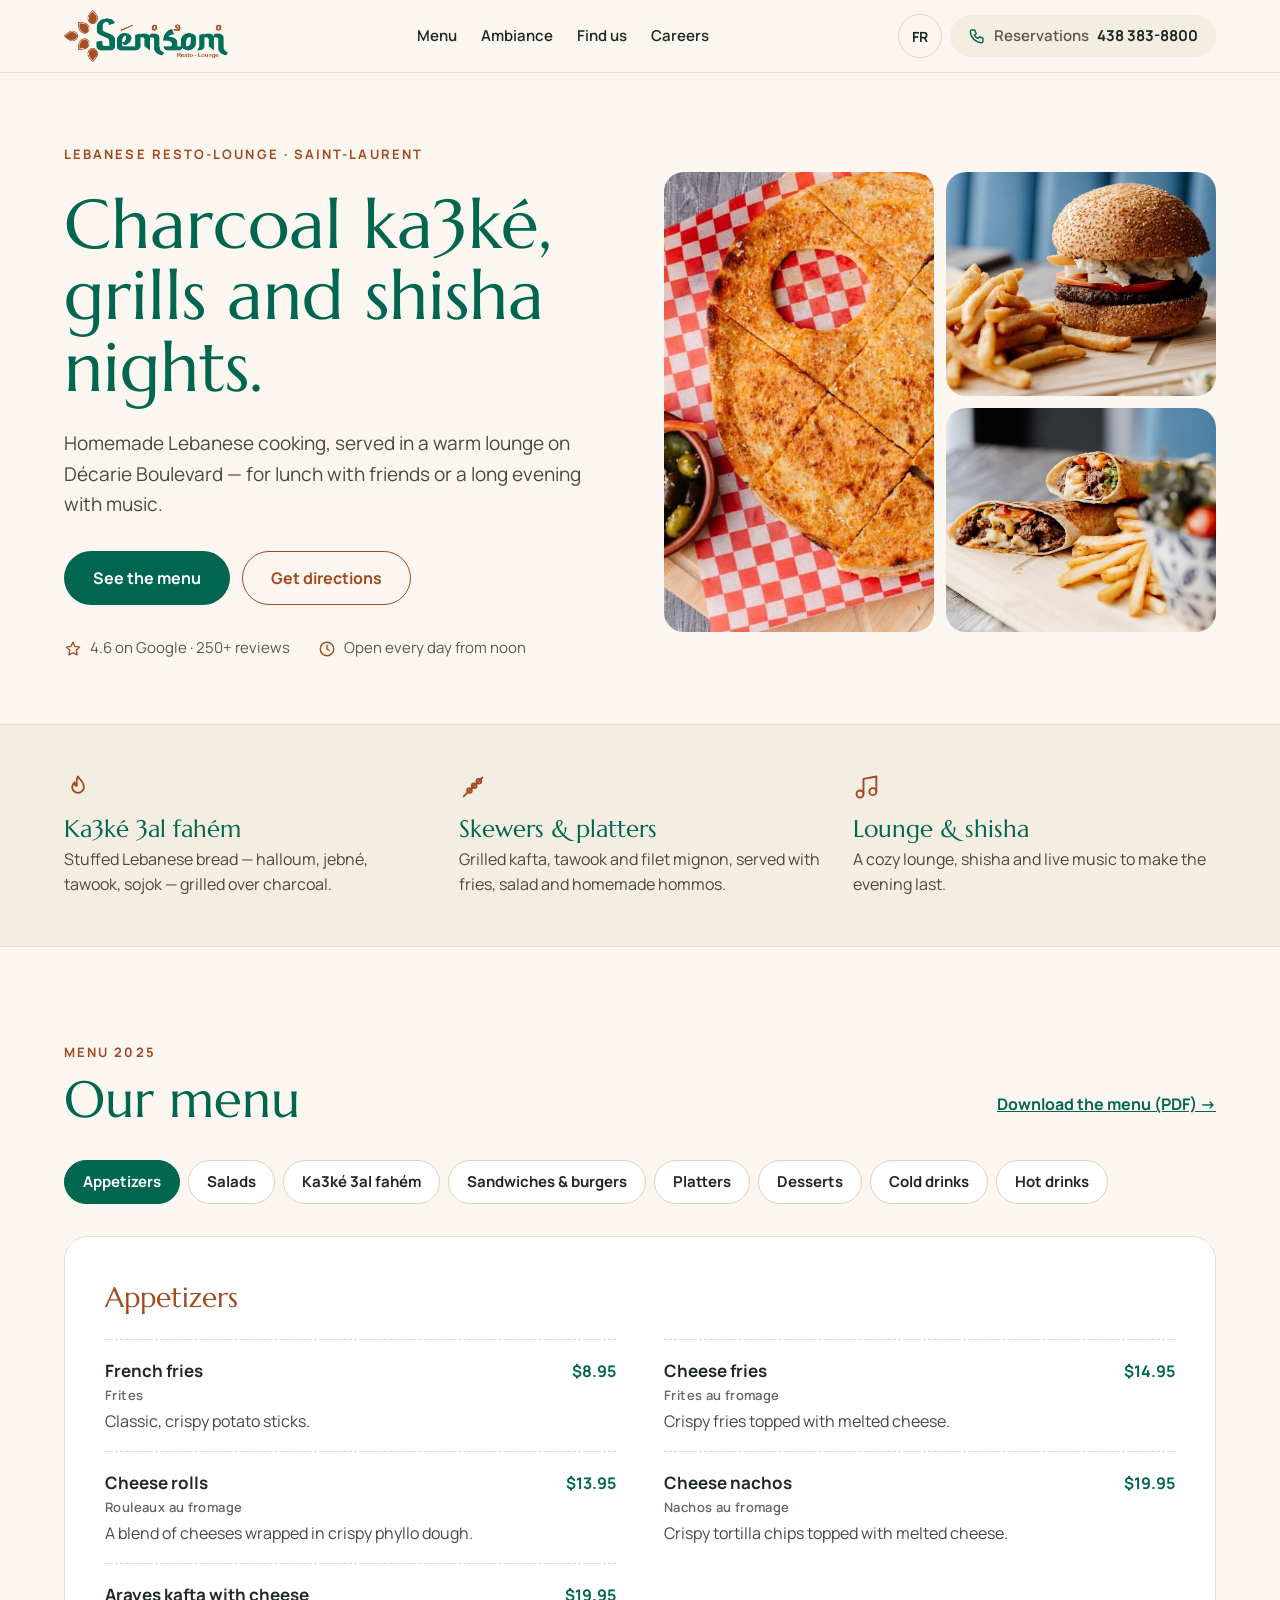
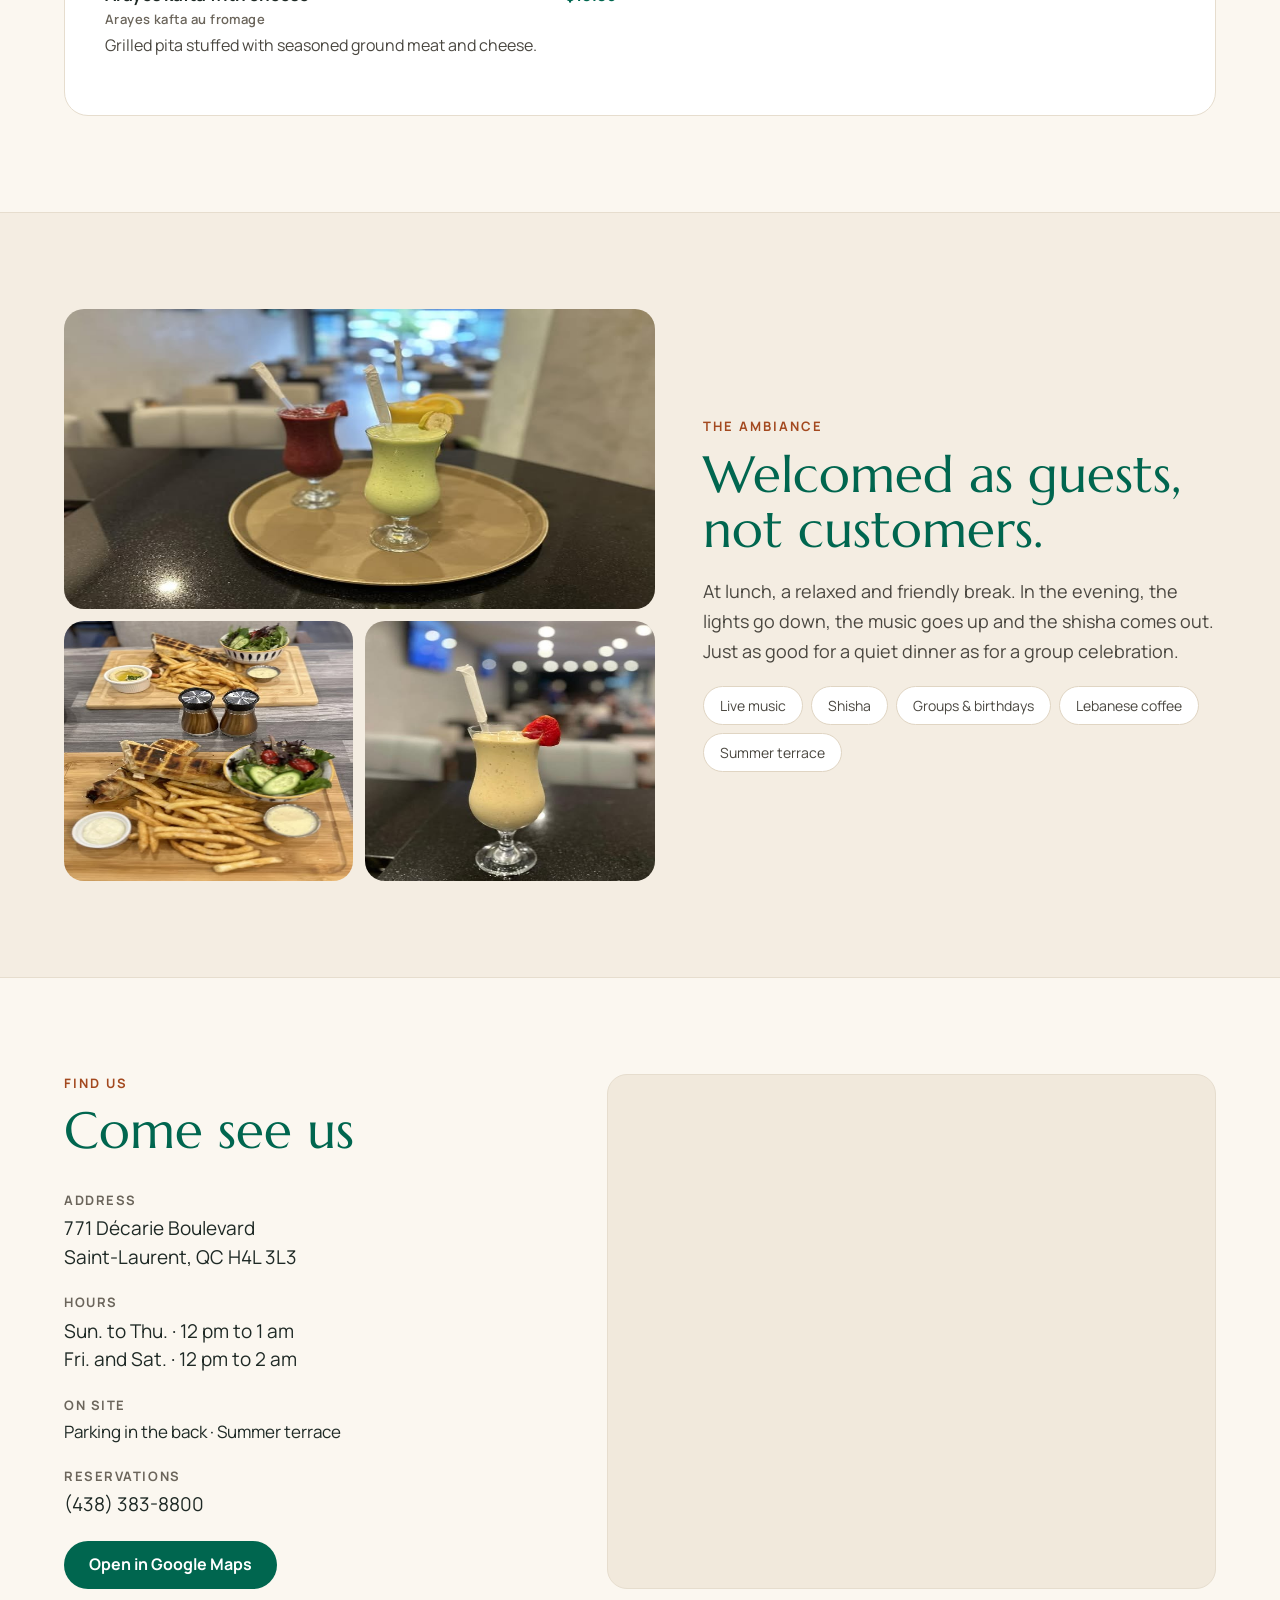
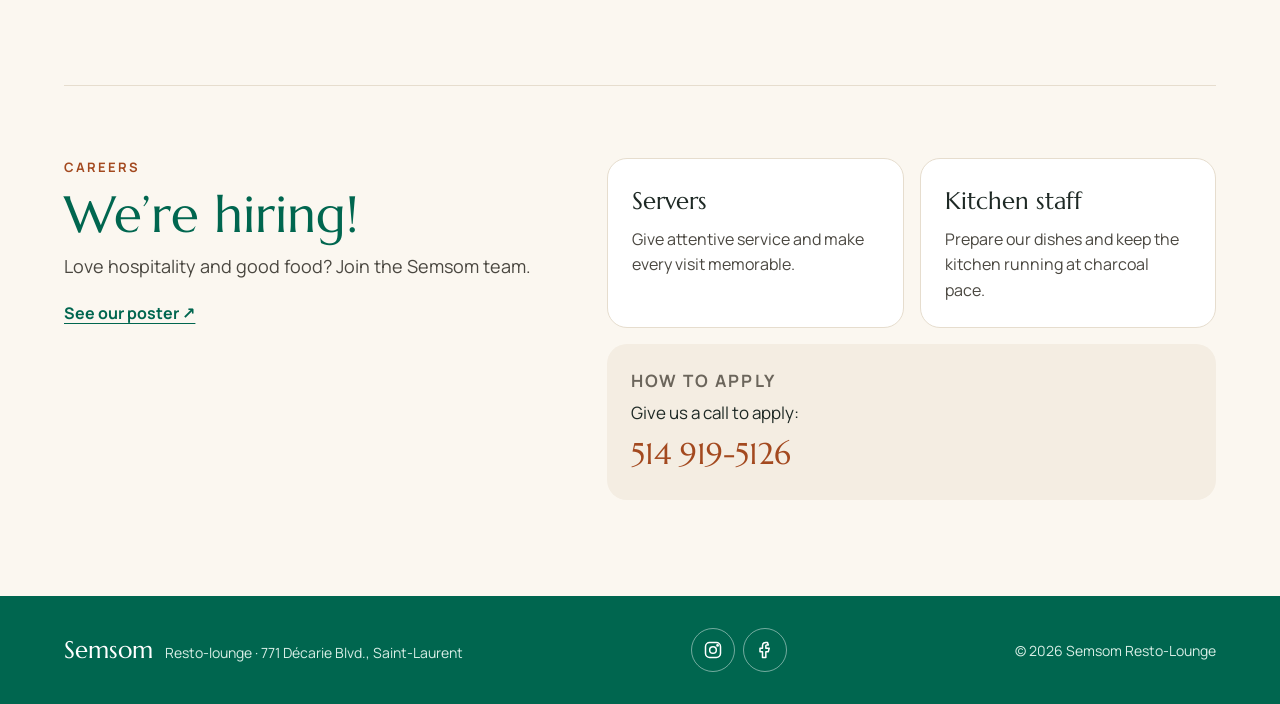
==== commit 5bf4be90: "fix" ====
--- a/en/index.html
+++ b/en/index.html
@@ -527,12 +527,11 @@
   </section>
 
   <section id="visiter" class="container visit" aria-labelledby="visit-title">
-    <div class="section-head">
-      <p class="eyebrow">Find us</p>
-      <h2 id="visit-title" class="display">Come see us</h2>
-    </div>
-    <div class="visit-card card">
-      <iframe class="map" title="Map: Semsom-resto lounge, 771 Décarie Boulevard" src="https://www.google.com/maps/embed?pb=!1m18!1m12!1m3!1d2795.9357990766325!2d-73.6777845!3d45.511371!2m3!1f0!2f0!3f0!3m2!1i1024!2i768!4f13.1!3m3!1m2!1s0x4cc9191db03fa18b%3A0x528955023f7f44bf!2sSemsom-resto%20lounge%20mtl!5e0!3m2!1sen!2sca!4v1793209458309!5m2!1sen!2sca" loading="lazy" referrerpolicy="strict-origin-when-cross-origin" allowfullscreen></iframe>
+    <div class="visit-main">
+      <div class="section-head">
+        <p class="eyebrow">Find us</p>
+        <h2 id="visit-title" class="display">Come see us</h2>
+      </div>
       <div class="visit-info">
         <div class="info-block">
           <h3 class="label">Address</h3>
@@ -553,34 +552,29 @@
         <a class="btn btn-primary" href="https://maps.app.goo.gl/mGwGvGKA52FhG1XZ7" target="_blank" rel="noopener">Open in Google Maps</a>
       </div>
     </div>
+    <div class="map-wrap">
+      <iframe class="map" title="Map: Semsom-resto lounge, 771 Décarie Boulevard" src="https://www.google.com/maps/embed?pb=!1m18!1m12!1m3!1d2795.9357990766325!2d-73.6777845!3d45.511371!2m3!1f0!2f0!3f0!3m2!1i1024!2i768!4f13.1!3m3!1m2!1s0x4cc9191db03fa18b%3A0x528955023f7f44bf!2sSemsom-resto%20lounge%20mtl!5e0!3m2!1sen!2sca!4v1793209458309!5m2!1sen!2sca" loading="lazy" referrerpolicy="strict-origin-when-cross-origin" allowfullscreen></iframe>
+    </div>
   </section>
 
   <section id="carrieres" class="container careers" aria-labelledby="careers-title">
-    <div class="careers-inner card">
-      <div class="careers-top">
-        <a class="poster-link" href="../images/affiche-embauche.jpg" target="_blank" rel="noopener">
-          <img src="../images/affiche-embauche.jpg" alt="Semsom hiring poster: waiters, waitresses and kitchen staff" width="512" height="640" loading="lazy">
-          <span>View full poster ↗</span>
-        </a>
-        <div class="careers-title section-head">
-          <p class="eyebrow">Careers</p>
-          <h2 id="careers-title" class="display">We’re hiring!</h2>
-          <p class="jobs-short">Servers · Kitchen staff</p>
+    <div class="careers-inner">
+      <div class="careers-title section-head">
+        <p class="eyebrow">Careers</p>
+        <h2 id="careers-title" class="display">We’re hiring!</h2>
+        <p class="lead">Love hospitality and good food? Join the Semsom team.</p>
+        <a class="poster-text-link" href="../images/affiche-embauche.jpg" target="_blank" rel="noopener">See our poster ↗</a>
+      </div>
+      <div class="careers-body">
+        <div class="jobs">
+          <div class="card"><h3>Servers</h3><p>Give attentive service and make every visit memorable.</p></div>
+          <div class="card"><h3>Kitchen staff</h3><p>Prepare our dishes and keep the kitchen running at charcoal pace.</p></div>
         </div>
-      </div>
-      <p class="lead careers-intro">Love hospitality and good food? Join the Semsom team.</p>
-      <div class="jobs">
-        <div class="card"><h3>Servers</h3><p>Give attentive service and make every visit memorable.</p></div>
-        <div class="card"><h3>Kitchen staff</h3><p>Prepare our dishes and keep the kitchen running at charcoal pace.</p></div>
-      </div>
-      <div class="apply">
-        <p class="label">How to apply</p>
-        <p>Give us a call to apply:</p>
-        <a class="phone-big" href="tel:+15149195126">514 919-5126</a>
-      </div>
-      <div class="careers-actions">
-        <a class="btn btn-terra" href="tel:+15149195126">Apply · call</a>
-        <a class="btn btn-ghost" href="../images/affiche-embauche.jpg" target="_blank" rel="noopener">View poster</a>
+        <div class="apply">
+          <p class="label">How to apply</p>
+          <p>Give us a call to apply:</p>
+          <a class="phone-big" href="tel:+15149195126">514 919-5126</a>
+        </div>
       </div>
     </div>
   </section>
--- a/css/base.css
+++ b/css/base.css
@@ -157,14 +157,20 @@
 .phone-big { font-family: var(--font-display); font-size: 30px; color: var(--terra); text-decoration: none; }
 .phone-big:hover { color: #8A3D19; }
 
-.poster-link { display: flex; flex-direction: column; gap: 10px; text-decoration: none; font-weight: 700; }
-.poster-link img { border-radius: 16px; border: 1px solid var(--line); }
+.poster-text-link { align-self: flex-start; font-weight: 700; font-size: 16px; padding: 10px 0; text-underline-offset: 4px; }
+
+.careers-inner { display: grid; gap: 32px; }
+.careers-body { display: flex; flex-direction: column; gap: 16px; }
+.jobs .card { padding: 24px; display: flex; flex-direction: column; gap: 8px; }
 
 /* ---------- Visit ---------- */
+.visit-main { display: flex; flex-direction: column; gap: 32px; }
+.visit-info { display: flex; flex-direction: column; gap: 22px; }
 .info-block { display: flex; flex-direction: column; gap: 4px; }
 .info-block p { margin: 0; line-height: 1.5; }
 .tel-plain { color: var(--ink); text-decoration: none; }
-.map { width: 100%; border: 0; border-radius: var(--radius); background: var(--sand-2); }
+.map-wrap { position: relative; border-radius: var(--radius); overflow: hidden; background: var(--sand-2); border: 1px solid var(--line); }
+.map { position: absolute; inset: 0; width: 100%; height: 100%; border: 0; }
 
 /* ---------- Footer ---------- */
 .site-footer { background: var(--green); color: #fff; }
--- a/css/mobile.css
+++ b/css/mobile.css
@@ -86,30 +86,29 @@
 .ambiance .lead { font-size: 16px; }
 .chips li { font-size: 13px; padding: 7px 14px; }
 
-/* Visit (shown before careers on mobile) */
+/* Visit — title, then map, then the details */
 .visit { padding-block: 36px; display: flex; flex-direction: column; gap: 20px; }
+.visit-main { display: contents; }
+.visit .section-head { order: 1; }
 .visit .section-head h2 { font-size: 32px; }
-.visit-card { display: flex; flex-direction: column; overflow: hidden; }
-.map { height: 220px; border-radius: 0; }
-.visit-info { padding: 18px; display: flex; flex-direction: column; gap: 16px; }
+.map-wrap { order: 2; height: 240px; }
+.visit-info { order: 3; gap: 16px; }
 .info-block p { font-size: 17px; }
 .info-block .small { font-size: 15px; }
 .visit-info .btn { width: 100%; }
 
 /* Careers */
 .careers { padding-bottom: 36px; }
-.careers-inner { display: flex; flex-direction: column; gap: 14px; padding: 18px; }
-.careers-top { display: flex; gap: 14px; align-items: center; }
-.poster-link { flex: none; }
-.poster-link img { width: 96px; height: 120px; object-fit: cover; border-radius: 10px; }
-.poster-link span { display: none; }
-.careers h2 { font-size: 26px; }
-.careers .jobs-short { margin: 0; font-size: 14px; color: var(--body); }
-.jobs { display: none; }
-.apply { padding: 0; background: transparent; }
-.apply .label, .apply .phone-big { display: none; }
-.careers-actions { display: grid; grid-template-columns: 1fr 1fr; gap: 8px; }
-.careers-actions .btn { min-height: 46px; padding: 10px 8px; font-size: 14px; }
+.careers-inner { gap: 20px; border-top: 1px solid var(--line); padding-top: 32px; }
+.careers h2 { font-size: 30px; }
+.careers .lead { font-size: 16px; }
+.jobs { display: flex; flex-direction: column; gap: 10px; }
+.jobs .card { padding: 18px; }
+.jobs .card h3 { font-size: 20px; }
+.jobs .card p { font-size: 15px; }
+.apply { padding: 18px; }
+.apply p { font-size: 15px; }
+.phone-big { font-size: 26px; }
 
 /* Footer */
 .footer-copy { width: 100%; }
--- a/css/desktop.css
+++ b/css/desktop.css
@@ -60,28 +60,18 @@
 .ambiance .lead { font-size: 18px; line-height: 1.65; }
 .ambiance-text { grid-column: 2; grid-row: 1; display: flex; flex-direction: column; gap: 20px; }
 
-/* Careers (desktop: poster + full job cards) */
-.careers { padding-top: 96px; }
-.careers-inner { display: grid; grid-template-columns: 320px 1fr; gap: 48px; align-items: start; border: 0; background: transparent; }
-.careers-top { display: contents; }
-.careers-top .poster-link { grid-column: 1; grid-row: 1 / span 4; }
-.careers-top .careers-title { grid-column: 2; }
+/* Visit — info on the left, map stretched to the same height on the right */
+.visit { padding-block: 96px; display: grid; grid-template-columns: minmax(0, 1fr) minmax(0, 1.25fr); gap: 56px; align-items: stretch; }
+.visit .section-head h2 { font-size: clamp(36px, 4vw, 52px); }
+.map-wrap { min-height: 480px; }
+.info-block p { font-size: 19px; }
+.info-block .small { font-size: 17px; }
+.visit-info .btn { align-self: flex-start; }
+
+/* Careers — title + intro + poster link on the left, roles + how to apply on the right */
+.careers { padding-bottom: 96px; }
+.careers-inner { grid-template-columns: minmax(0, 1fr) minmax(0, 1.25fr); gap: 56px; align-items: start; border-top: 1px solid var(--line); padding-top: 72px; }
 .careers h2 { font-size: clamp(36px, 4vw, 52px); }
-.careers .jobs-short { display: none; }
-.careers-intro, .jobs, .apply, .careers-actions { grid-column: 2; }
-.careers-intro { font-size: 18px; margin-top: -24px; }
+.careers .lead { font-size: 18px; }
 .jobs { display: grid; grid-template-columns: 1fr 1fr; gap: 16px; }
-.jobs .card { padding: 28px; display: flex; flex-direction: column; gap: 10px; }
-.careers-actions { display: none; }
 .apply p { font-size: 17px; }
-
-/* Visit */
-.visit { padding-block: 96px; display: grid; grid-template-columns: 1fr 1.2fr; gap: 48px; }
-.visit .section-head { grid-column: 1; }
-.visit .section-head h2 { font-size: clamp(36px, 4vw, 52px); }
-.visit-card { display: contents; }
-.visit-info { grid-column: 1; display: flex; flex-direction: column; gap: 24px; }
-.map { grid-column: 2; grid-row: 1 / span 2; height: 100%; min-height: 440px; }
-.info-block p { font-size: 20px; }
-.info-block .small { font-size: 18px; }
-.visit-info .btn { align-self: flex-start; }
